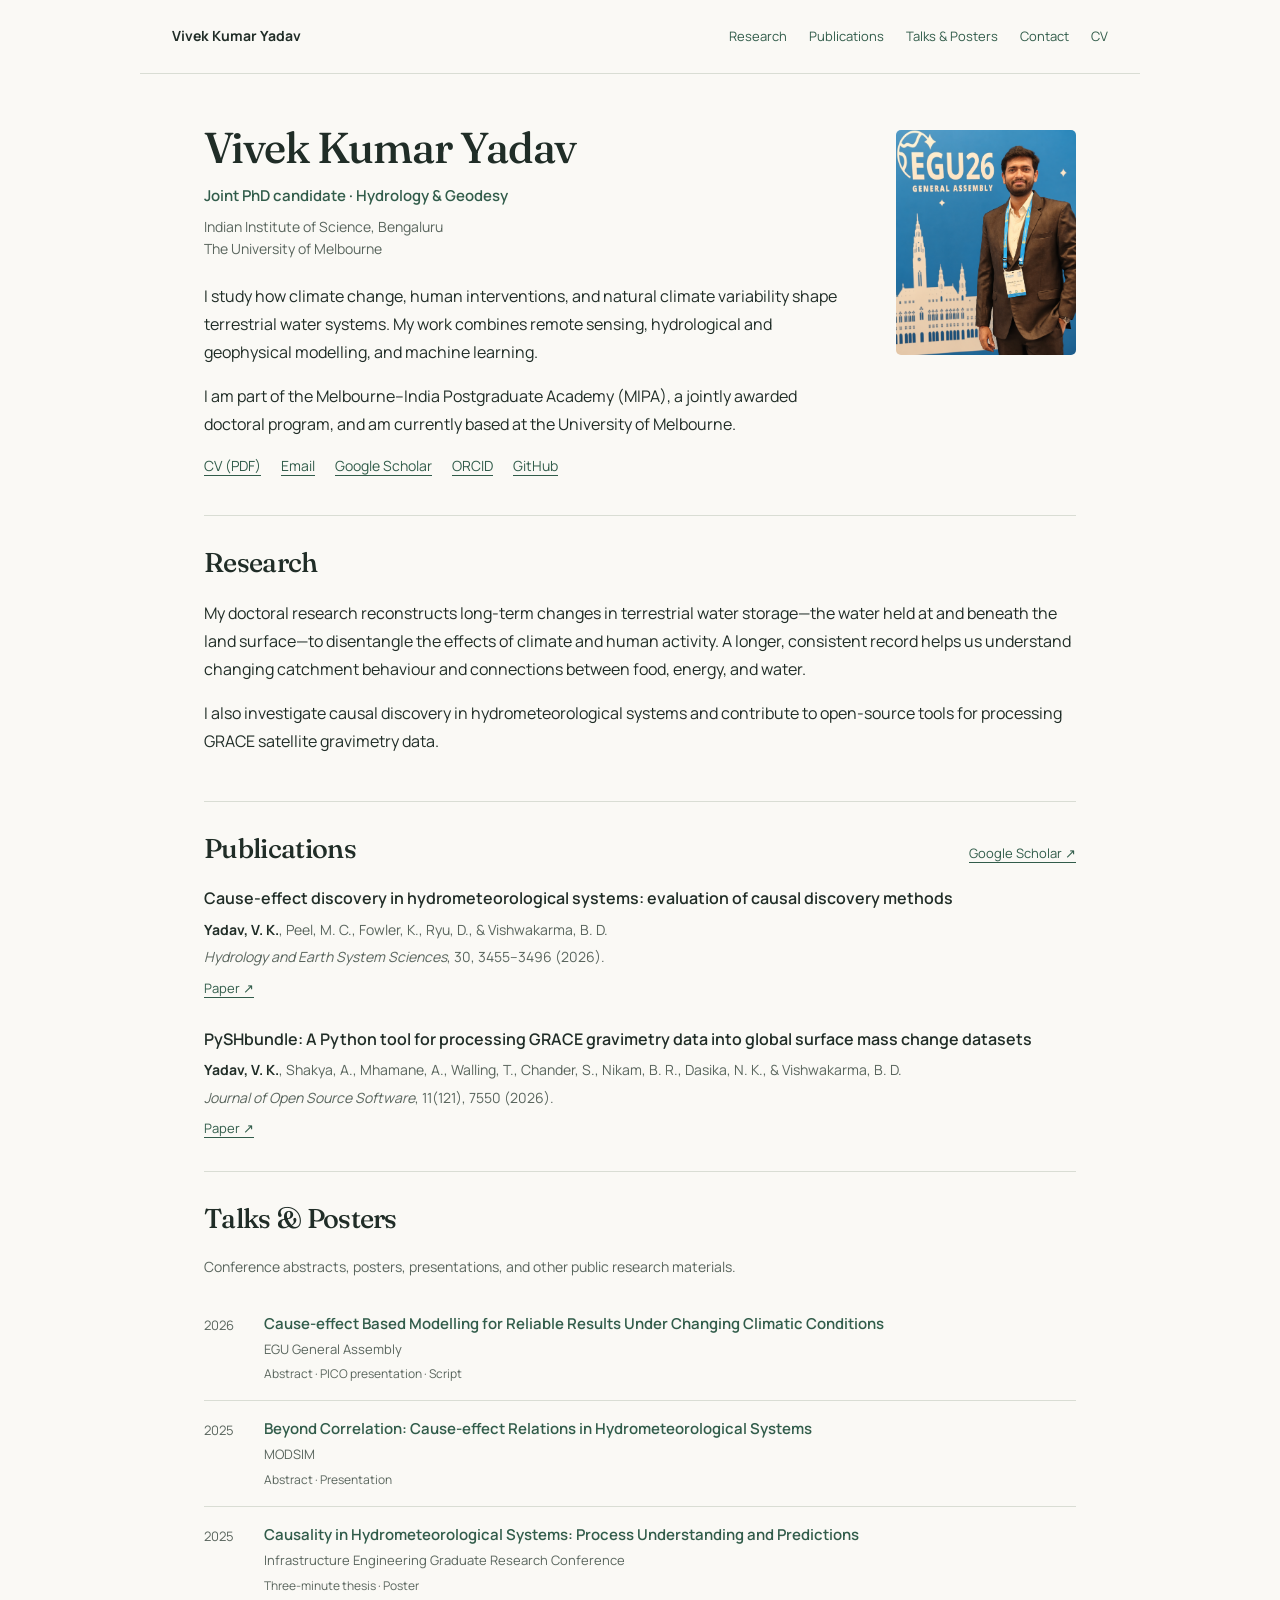
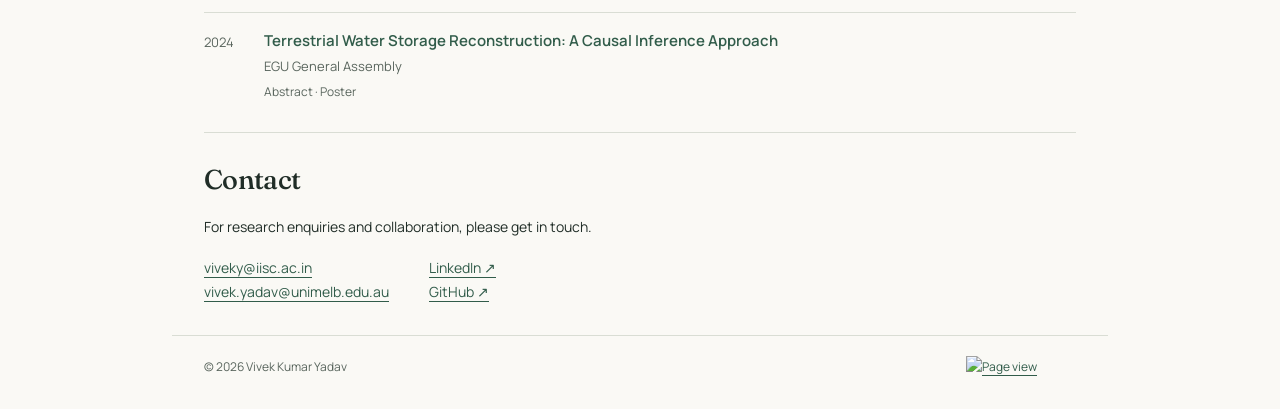
==== index.html @ 2923c1c8 "Redesign academic profile and add current CV and page counter" ====
<!doctype html>
<html lang="en">
  <head>
    <meta charset="utf-8">
    <meta name="viewport" content="width=device-width, initial-scale=1">
    <meta name="description" content="Vivek Kumar Yadav, joint PhD candidate at IISc and the University of Melbourne. Research in hydrology, geodesy, terrestrial water storage and causal discovery.">
    <title>Vivek Kumar Yadav | Research</title>
    <link rel="preconnect" href="https://fonts.googleapis.com">
    <link rel="preconnect" href="https://fonts.gstatic.com" crossorigin>
    <link href="https://fonts.googleapis.com/css2?family=DM+Mono:wght@400;500&family=Fraunces:opsz,wght@9..144,500;9..144,600&family=Manrope:wght@400;500;600;700&display=swap" rel="stylesheet">
    <link rel="stylesheet" href="styles.css">
  </head>
  <body>
    <a class="skip-link" href="#top">Skip to content</a>
    <header class="site-header">
      <a class="wordmark" href="#top">Vivek Kumar Yadav</a>
      <nav aria-label="Primary navigation">
        <a href="#research">Research</a>
        <a href="#publications">Publications</a>
        <a href="#outputs">Talks &amp; Posters</a>
        <a href="#contact">Contact</a>
        <a href="materials/vivek-kumar-yadav-cv.pdf">CV</a>
      </nav>
    </header>

    <main id="top">
      <section class="hero">
        <div class="hero-grid">
          <div class="hero-copy">
            <h1>Vivek Kumar Yadav</h1>
            <p class="position">Joint PhD candidate · Hydrology &amp; Geodesy</p>
            <p class="affiliation">Indian Institute of Science, Bengaluru<br>The University of Melbourne</p>
            <p>I study how climate change, human interventions, and natural climate variability shape terrestrial water systems. My work combines remote sensing, hydrological and geophysical modelling, and machine learning.</p>
            <p>I am part of the Melbourne–India Postgraduate Academy (MIPA), a jointly awarded doctoral program, and am currently based at the University of Melbourne.</p>
            <div class="profile-links" aria-label="Academic profiles and CV">
              <a href="materials/vivek-kumar-yadav-cv.pdf">CV (PDF)</a>
              <a href="mailto:vivek.yadav@unimelb.edu.au">Email</a>
              <a href="https://scholar.google.co.in/citations?user=Y-B0GUoAAAAJ&amp;hl=en&amp;oi=ao">Google Scholar</a>
              <a href="https://orcid.org/0009-0000-7156-4450">ORCID</a>
              <a href="https://github.com/lsmvivek">GitHub</a>
            </div>
          </div>
          <figure class="profile-photo">
            <img src="vivek-egU26-portrait.png" alt="Vivek Kumar Yadav at the EGU26 General Assembly">
          </figure>
        </div>
      </section>

      <section class="statement" id="research">
        <div>
          <h2>Research</h2>
          <p>My doctoral research reconstructs long-term changes in terrestrial water storage—the water held at and beneath the land surface—to disentangle the effects of climate and human activity. A longer, consistent record helps us understand changing catchment behaviour and connections between food, energy, and water.</p>
          <p>I also investigate causal discovery in hydrometeorological systems and contribute to open-source tools for processing GRACE satellite gravimetry data.</p>
        </div>
      </section>

      <section class="works" id="publications">
        <div class="section-heading">
          <h2>Publications</h2>
          <a class="text-link" href="https://scholar.google.co.in/citations?user=Y-B0GUoAAAAJ&hl=en&oi=ao" target="_blank" rel="noreferrer">Google Scholar ↗</a>
        </div>
        <ol class="publication-list">
          <li>
            <h3><a href="https://doi.org/10.5194/hess-30-3455-2026">Cause-effect discovery in hydrometeorological systems: evaluation of causal discovery methods</a></h3>
            <p><strong>Yadav, V. K.</strong>, Peel, M. C., Fowler, K., Ryu, D., &amp; Vishwakarma, B. D.</p>
            <p><em>Hydrology and Earth System Sciences</em>, 30, 3455–3496 (2026).</p>
            <a class="text-link" href="https://doi.org/10.5194/hess-30-3455-2026">Paper ↗</a>
          </li>
          <li>
            <h3><a href="https://doi.org/10.21105/joss.07550">PySHbundle: A Python tool for processing GRACE gravimetry data into global surface mass change datasets</a></h3>
            <p><strong>Yadav, V. K.</strong>, Shakya, A., Mhamane, A., Walling, T., Chander, S., Nikam, B. R., Dasika, N. K., &amp; Vishwakarma, B. D.</p>
            <p><em>Journal of Open Source Software</em>, 11(121), 7550 (2026).</p>
            <a class="text-link" href="https://doi.org/10.21105/joss.07550">Paper ↗</a>
          </li>
        </ol>
      </section>

      <section class="outputs" id="outputs">
        <div class="outputs-head">
          <h2>Talks &amp; Posters</h2>
          <p>Conference abstracts, posters, presentations, and other public research materials.</p>
        </div>
        <div class="output-list">
          <a href="outputs/egu-2026.html"><span>2026</span><strong>Cause-effect Based Modelling for Reliable Results Under Changing Climatic Conditions<small>EGU General Assembly</small></strong><em>Abstract · PICO presentation · Script</em></a>
          <a href="outputs/modsim-2025.html"><span>2025</span><strong>Beyond Correlation: Cause-effect Relations in Hydrometeorological Systems<small>MODSIM</small></strong><em>Abstract · Presentation</em></a>
          <a href="outputs/iegrc-2025.html"><span>2025</span><strong>Causality in Hydrometeorological Systems: Process Understanding and Predictions<small>Infrastructure Engineering Graduate Research Conference</small></strong><em>Three-minute thesis · Poster</em></a>
          <a href="outputs/egu-2024.html"><span>2024</span><strong>Terrestrial Water Storage Reconstruction: A Causal Inference Approach<small>EGU General Assembly</small></strong><em>Abstract · Poster</em></a>
        </div>
      </section>

      <section class="contact" id="contact">
        <div>
          <h2>Contact</h2>
          <p class="contact-intro">For research enquiries and collaboration, please get in touch.</p>
        </div>
        <div class="contact-details">
          <p><a href="mailto:viveky@iisc.ac.in">viveky@iisc.ac.in</a><br><a href="mailto:vivek.yadav@unimelb.edu.au">vivek.yadav@unimelb.edu.au</a></p>
          <p><a href="https://www.linkedin.com/in/lsm-vivek/" target="_blank" rel="noreferrer">LinkedIn ↗</a><br><a href="https://github.com/lsmvivek" target="_blank" rel="noreferrer">GitHub ↗</a></p>
        </div>
      </section>
    </main>

    <footer><span>© 2026 Vivek Kumar Yadav</span>
      <a class="visitor-counter" href="https://hits.sh/lsmvivek.github.io/" title="Page views counted by Hits; not unique visitors"><img src="https://hits.sh/lsmvivek.github.io.svg?label=Page%20views&amp;color=315c4a&amp;labelColor=59655d" alt="Page view counter" width="110" height="20" referrerpolicy="no-referrer"></a>
    </footer>
  </body>
</html>
---- styles.css ----
:root { --ink:#202d27; --paper:#faf9f5; --moss:#315c4a; --line:#d9ddd4; --muted:#59655d; }
* { box-sizing:border-box; }
html { scroll-behavior:smooth; scroll-padding-top:24px; }
body { margin:0; color:var(--ink); background:var(--paper); font:16px/1.75 Manrope,Arial,sans-serif; }
a { color:var(--moss); text-underline-offset:4px; }
a:hover { text-decoration-thickness:2px; }
a:focus-visible { outline:2px solid var(--moss); outline-offset:5px; }
h1,h2,h3,p { margin-top:0; }
h1,h2 { font-family:Fraunces,Georgia,serif; font-weight:500; line-height:1.2; letter-spacing:-.025em; }
h1 { font-size:clamp(2rem,4vw,2.7rem); margin-bottom:10px; }
h2 { font-size:1.7rem; margin-bottom:20px; }
h3 { font-size:1rem; line-height:1.6; font-weight:600; margin-bottom:6px; }
p { margin-bottom:16px; }
.site-header { max-width:1000px; margin:auto; padding:24px 32px; display:flex; align-items:center; justify-content:space-between; gap:20px; border-bottom:1px solid var(--line); }
.wordmark { color:var(--ink); font-size:14px; font-weight:700; text-decoration:none; }
nav { display:flex; flex-wrap:wrap; gap:12px 22px; font-size:13px; }
nav a { text-decoration:none; }
nav a:hover { text-decoration:underline; }
main { max-width:936px; margin:auto; padding:0 32px; }
.hero { padding:48px 0 36px; }
.hero-grid { display:grid; grid-template-columns:minmax(0,1fr) 180px; gap:42px; align-items:start; }
.position { color:var(--moss); font-size:15px; font-weight:600; margin-bottom:6px; }
.affiliation { color:var(--muted); font-size:14px; line-height:1.6; margin-bottom:22px; }
.profile-photo { margin:8px 0 0; }
.profile-photo img { width:100%; aspect-ratio:4/5; object-fit:cover; object-position:58% center; border-radius:5px; display:block; }
.profile-links { display:flex; flex-wrap:wrap; gap:8px 20px; font-size:14px; }
.statement,.works,.outputs,.contact { border-top:1px solid var(--line); padding:30px 0; }
.section-heading { display:flex; align-items:baseline; justify-content:space-between; gap:20px; margin-bottom:22px; }
.section-heading h2 { margin:0; }
.text-link { font-size:13px; }
.publication-list { list-style:none; padding:0; margin:0; }
.publication-list li + li { margin-top:26px; }
.publication-list h3 a { color:var(--ink); text-decoration:none; }
.publication-list h3 a:hover { color:var(--moss); text-decoration:underline; }
.publication-list p { font-size:14px; margin-bottom:3px; color:var(--muted); }
.publication-list strong { color:var(--ink); }
.outputs-head p { color:var(--muted); font-size:14px; }
.output-list a { display:grid; grid-template-columns:44px minmax(0,1fr); gap:4px 16px; padding:16px 0; border-bottom:1px solid var(--line); text-decoration:none; }
.output-list a:last-child { border-bottom:0; padding-bottom:0; }
.output-list a:hover strong { text-decoration:underline; text-underline-offset:4px; }
.output-list span { color:var(--muted); font-size:13px; padding-top:2px; }
.output-list strong { font-size:15px; font-weight:600; line-height:1.6; }
.output-list small { display:block; color:var(--muted); font-size:13px; font-weight:400; margin-top:3px; }
.output-list em { grid-column:2; font-size:12px; color:var(--muted); font-style:normal; }
.contact-intro { font-size:14px; }
.contact-details { display:flex; gap:40px; flex-wrap:wrap; font-size:14px; }
.contact-details p { margin:0; }
footer { max-width:936px; margin:auto; padding:20px 32px 32px; border-top:1px solid var(--line); color:var(--muted); font-size:12px; display:flex; flex-wrap:wrap; align-items:center; justify-content:space-between; gap:16px; }
.visitor-counter { display:inline-flex; }
.visitor-counter img { max-width:100%; }
.skip-link { position:absolute; top:-60px; left:16px; padding:8px; background:var(--paper); }
.skip-link:focus { top:8px; }
.output-page { padding-top:40px; padding-bottom:40px; }
.output-page h1 { font-size:clamp(1.8rem,4vw,2.7rem); margin:16px 0; }
.back-link { font-size:14px; }
.eyebrow { font-size:12px; color:var(--muted); margin:24px 0 8px; }
.event-meta { font-size:14px; color:var(--muted); }
.output-summary { margin:28px 0; }
.materials,.script { border-top:1px solid var(--line); }
.material { display:grid; grid-template-columns:1fr auto; gap:20px; align-items:center; padding:20px 0; border-bottom:1px solid var(--line); }
.material h2 { font-size:1.2rem; margin:0 0 6px; }
.material p,.script p { font-size:14px; color:var(--muted); margin-bottom:0; }
.material-link { font-size:13px; }
.script { margin-top:30px; padding-top:24px; }
.script pre { padding:20px; background:#eeeee7; white-space:pre-wrap; overflow-wrap:anywhere; font:13px/1.7 monospace; }
@media(max-width:640px) {
 .site-header { display:block; padding:20px 24px; }
 nav { margin-top:12px; gap:8px 16px; }
 main { padding:0 24px; }
 .hero { padding-top:30px; }
 .hero-grid { grid-template-columns:1fr; gap:24px; }
 .profile-photo { grid-row:1; width:112px; margin:0; }
 .section-heading { gap:12px; }
 h2 { font-size:1.5rem; }
 .contact-details { gap:16px; }
 footer { margin:0 24px; padding:20px 0; }
 .output-page { padding-top:28px; padding-bottom:28px; }
 .material { grid-template-columns:1fr; gap:8px; }
}
@media(prefers-reduced-motion:reduce) { html { scroll-behavior:auto; } }
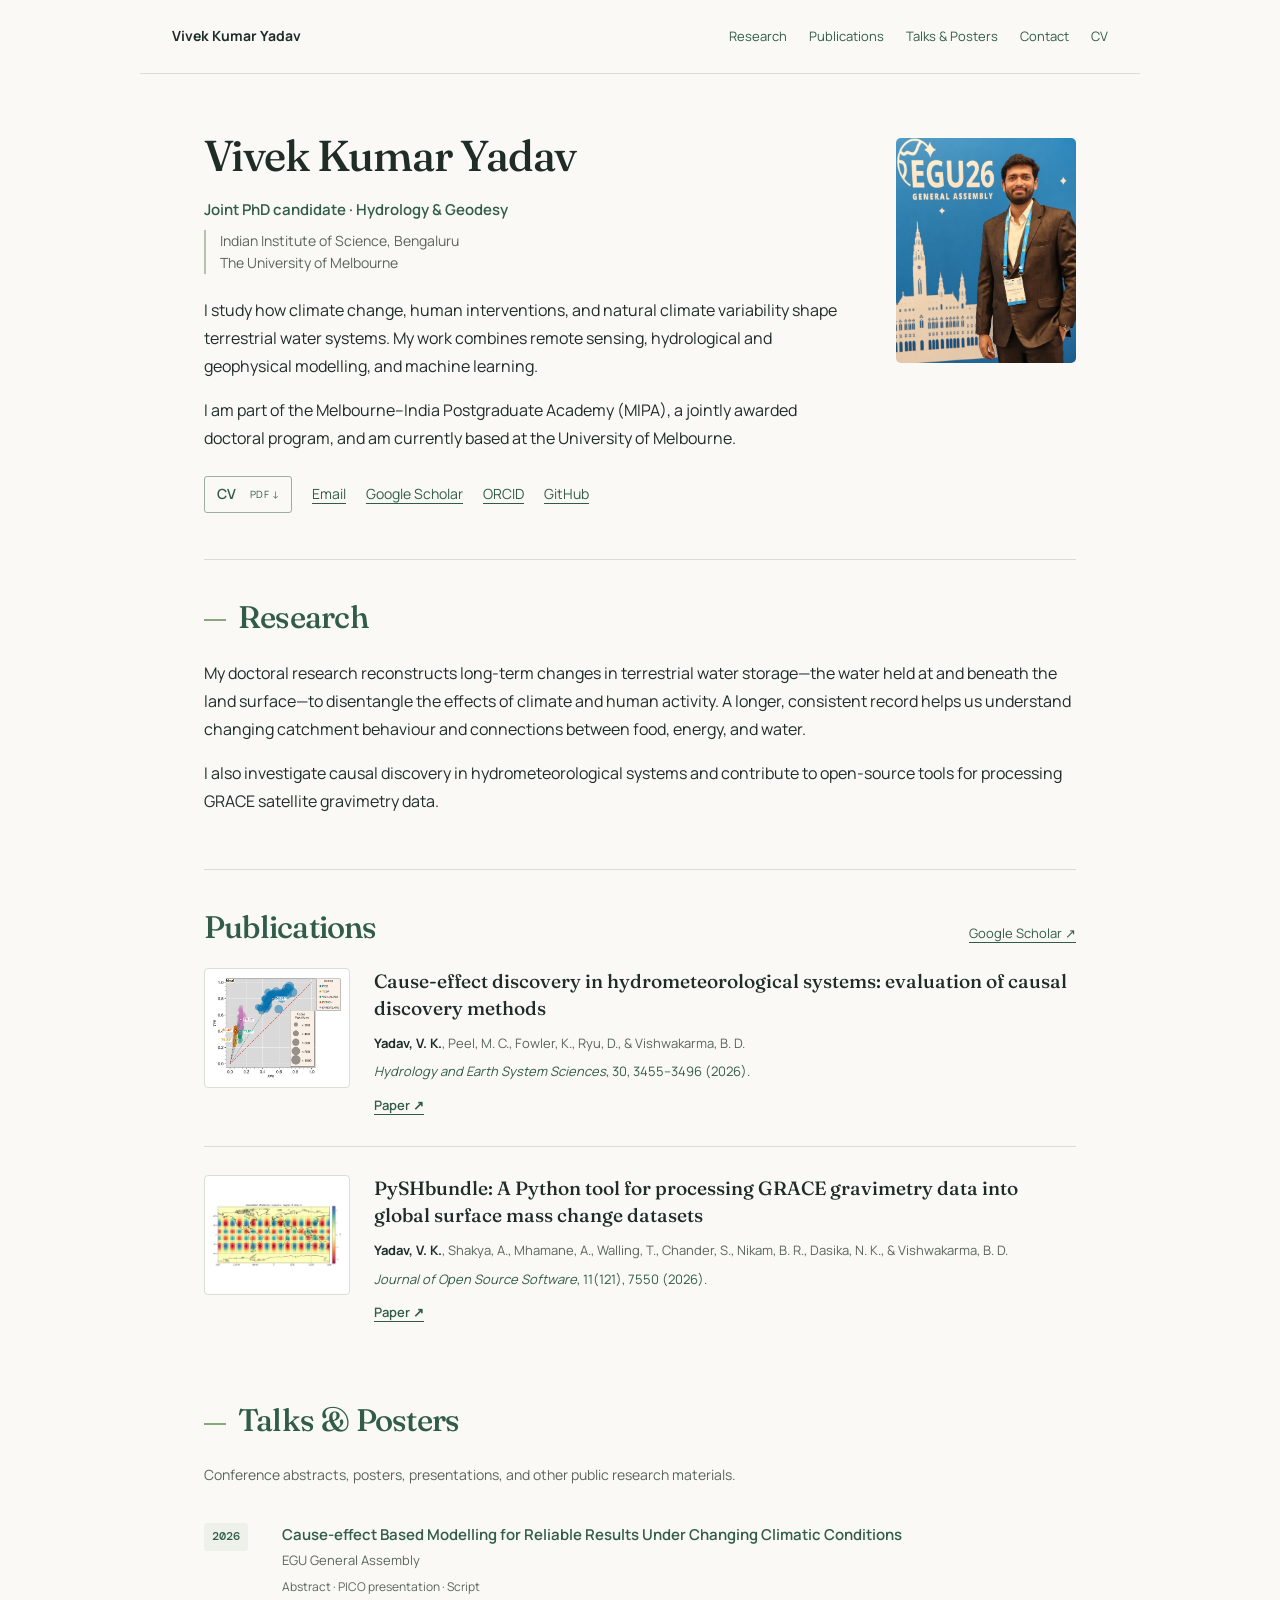
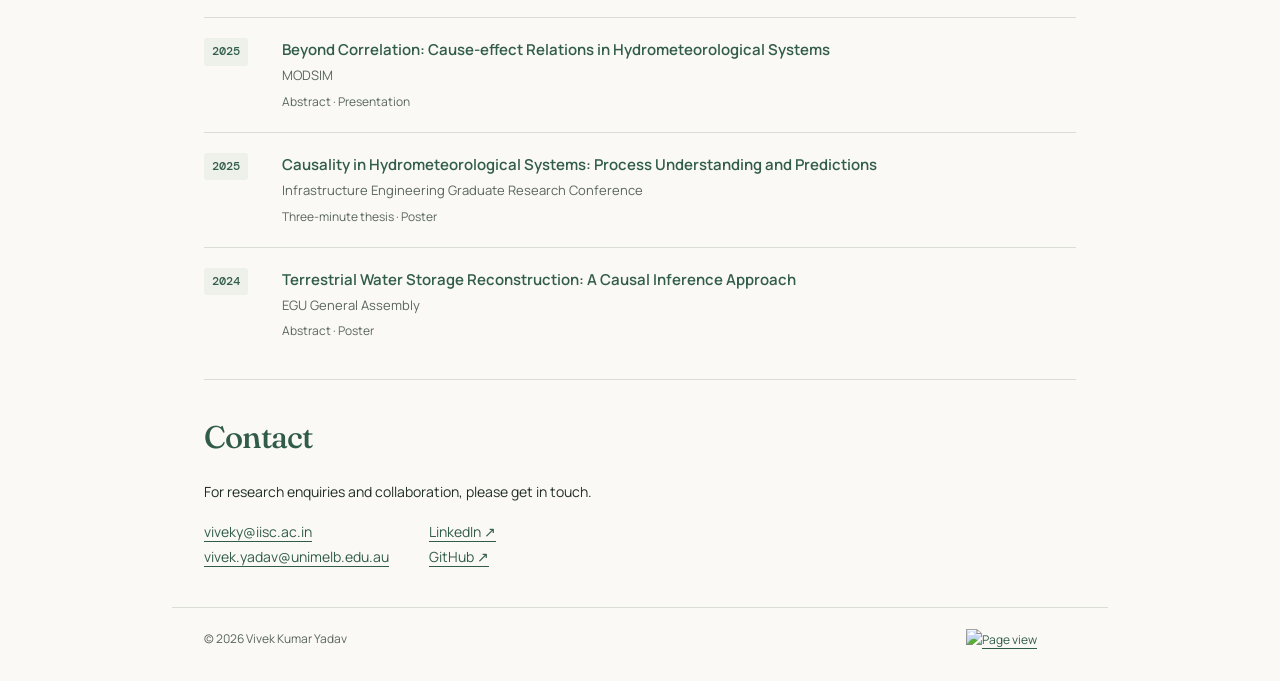
==== commit 4860a902: "Refine academic typography, publication thumbnails and visual accents" ====
--- a/index.html
+++ b/index.html
@@ -8,7 +8,7 @@
     <link rel="preconnect" href="https://fonts.googleapis.com">
     <link rel="preconnect" href="https://fonts.gstatic.com" crossorigin>
     <link href="https://fonts.googleapis.com/css2?family=DM+Mono:wght@400;500&family=Fraunces:opsz,wght@9..144,500;9..144,600&family=Manrope:wght@400;500;600;700&display=swap" rel="stylesheet">
-    <link rel="stylesheet" href="styles.css">
+    <link rel="stylesheet" href="styles.css?v=20260920b">
   </head>
   <body>
     <a class="skip-link" href="#top">Skip to content</a>
@@ -33,7 +33,7 @@
             <p>I study how climate change, human interventions, and natural climate variability shape terrestrial water systems. My work combines remote sensing, hydrological and geophysical modelling, and machine learning.</p>
             <p>I am part of the Melbourne–India Postgraduate Academy (MIPA), a jointly awarded doctoral program, and am currently based at the University of Melbourne.</p>
             <div class="profile-links" aria-label="Academic profiles and CV">
-              <a href="materials/vivek-kumar-yadav-cv.pdf">CV (PDF)</a>
+              <a class="cv-link" href="materials/vivek-kumar-yadav-cv.pdf">CV <span>PDF ↓</span></a>
               <a href="mailto:vivek.yadav@unimelb.edu.au">Email</a>
               <a href="https://scholar.google.co.in/citations?user=Y-B0GUoAAAAJ&amp;hl=en&amp;oi=ao">Google Scholar</a>
               <a href="https://orcid.org/0009-0000-7156-4450">ORCID</a>
@@ -60,17 +60,23 @@
           <a class="text-link" href="https://scholar.google.co.in/citations?user=Y-B0GUoAAAAJ&hl=en&oi=ao" target="_blank" rel="noreferrer">Google Scholar ↗</a>
         </div>
         <ol class="publication-list">
-          <li>
+          <li class="publication">
+            <div class="publication-figure"><img src="hess-causal-discovery.png" alt="Comparison of causal discovery methods" loading="lazy"></div>
+            <div class="publication-copy">
             <h3><a href="https://doi.org/10.5194/hess-30-3455-2026">Cause-effect discovery in hydrometeorological systems: evaluation of causal discovery methods</a></h3>
             <p><strong>Yadav, V. K.</strong>, Peel, M. C., Fowler, K., Ryu, D., &amp; Vishwakarma, B. D.</p>
             <p><em>Hydrology and Earth System Sciences</em>, 30, 3455–3496 (2026).</p>
             <a class="text-link" href="https://doi.org/10.5194/hess-30-3455-2026">Paper ↗</a>
+            </div>
           </li>
-          <li>
+          <li class="publication">
+            <div class="publication-figure"><img src="pyshbundle-spherical-harmonics.png" alt="Spherical harmonic visualisation from PySHbundle" loading="lazy"></div>
+            <div class="publication-copy">
             <h3><a href="https://doi.org/10.21105/joss.07550">PySHbundle: A Python tool for processing GRACE gravimetry data into global surface mass change datasets</a></h3>
             <p><strong>Yadav, V. K.</strong>, Shakya, A., Mhamane, A., Walling, T., Chander, S., Nikam, B. R., Dasika, N. K., &amp; Vishwakarma, B. D.</p>
             <p><em>Journal of Open Source Software</em>, 11(121), 7550 (2026).</p>
             <a class="text-link" href="https://doi.org/10.21105/joss.07550">Paper ↗</a>
+            </div>
           </li>
         </ol>
       </section>
--- a/styles.css
+++ b/styles.css
@@ -1,14 +1,14 @@
-:root { --ink:#202d27; --paper:#faf9f5; --moss:#315c4a; --line:#d9ddd4; --muted:#59655d; }
+:root { --ink:#202d27; --paper:#faf9f5; --moss:#315c4a; --line:#d9ddd4; --muted:#59655d; --tint:#edf1e9; }
 * { box-sizing:border-box; }
 html { scroll-behavior:smooth; scroll-padding-top:24px; }
 body { margin:0; color:var(--ink); background:var(--paper); font:16px/1.75 Manrope,Arial,sans-serif; }
-a { color:var(--moss); text-underline-offset:4px; }
+a { color:var(--moss); text-underline-offset:4px; transition:color .16s ease, background-color .16s ease, border-color .16s ease; }
 a:hover { text-decoration-thickness:2px; }
 a:focus-visible { outline:2px solid var(--moss); outline-offset:5px; }
 h1,h2,h3,p { margin-top:0; }
 h1,h2 { font-family:Fraunces,Georgia,serif; font-weight:500; line-height:1.2; letter-spacing:-.025em; }
 h1 { font-size:clamp(2rem,4vw,2.7rem); margin-bottom:10px; }
-h2 { font-size:1.7rem; margin-bottom:20px; }
+h2 { font-size:1.95rem; margin-bottom:24px; color:var(--moss); }
 h3 { font-size:1rem; line-height:1.6; font-weight:600; margin-bottom:6px; }
 p { margin-bottom:16px; }
 .site-header { max-width:1000px; margin:auto; padding:24px 32px; display:flex; align-items:center; justify-content:space-between; gap:20px; border-bottom:1px solid var(--line); }
@@ -17,28 +17,43 @@
 nav a { text-decoration:none; }
 nav a:hover { text-decoration:underline; }
 main { max-width:936px; margin:auto; padding:0 32px; }
-.hero { padding:48px 0 36px; }
+.hero { padding:56px 0 46px; }
+.hero h1 { margin-bottom:16px; }
 .hero-grid { display:grid; grid-template-columns:minmax(0,1fr) 180px; gap:42px; align-items:start; }
 .position { color:var(--moss); font-size:15px; font-weight:600; margin-bottom:6px; }
-.affiliation { color:var(--muted); font-size:14px; line-height:1.6; margin-bottom:22px; }
+.affiliation { border-left:2px solid #b3c3ad; padding-left:14px; color:var(--muted); font-size:14px; line-height:1.6; margin-bottom:22px; }
 .profile-photo { margin:8px 0 0; }
 .profile-photo img { width:100%; aspect-ratio:4/5; object-fit:cover; object-position:58% center; border-radius:5px; display:block; }
-.profile-links { display:flex; flex-wrap:wrap; gap:8px 20px; font-size:14px; }
-.statement,.works,.outputs,.contact { border-top:1px solid var(--line); padding:30px 0; }
+.profile-links { align-items:center; margin-top:24px; display:flex; flex-wrap:wrap; gap:8px 20px; font-size:14px; }
+.statement,.works,.outputs,.contact { padding:38px 0; }
+.statement { border-top:1px solid var(--line); }
+.works,.contact { border-top:1px solid var(--line); }
+.statement h2::before,.outputs h2::before { content:""; display:inline-block; width:22px; height:2px; background:#8ca581; vertical-align:middle; margin-right:12px; }
+.cv-link { display:inline-flex; align-items:center; gap:14px; border:1px solid #9caf9c; border-radius:3px; padding:5px 12px; text-decoration:none; font-weight:600; }
+.cv-link span { font-size:10px; letter-spacing:.04em; font-weight:400; }
+.cv-link:hover { background:var(--moss); color:var(--paper); border-color:var(--moss); }
 .section-heading { display:flex; align-items:baseline; justify-content:space-between; gap:20px; margin-bottom:22px; }
 .section-heading h2 { margin:0; }
 .text-link { font-size:13px; }
 .publication-list { list-style:none; padding:0; margin:0; }
-.publication-list li + li { margin-top:26px; }
+.publication-list li + li { margin-top:28px; padding-top:28px; border-top:1px solid var(--line); }
+.publication { display:grid; grid-template-columns:146px minmax(0,1fr); gap:24px; align-items:start; }
+.publication-figure { padding:7px; background:#fff; border:1px solid var(--line); border-radius:4px; }
+.publication-figure img { display:block; width:100%; height:104px; object-fit:contain; }
+.publication-list h3 { font-family:Fraunces,Georgia,serif; font-size:1.2rem; font-weight:500; line-height:1.4; margin-bottom:10px; }
+.publication-copy { min-width:0; }
+.publication-copy > .text-link { display:inline-block; margin-top:8px; font-weight:600; }
 .publication-list h3 a { color:var(--ink); text-decoration:none; }
 .publication-list h3 a:hover { color:var(--moss); text-decoration:underline; }
-.publication-list p { font-size:14px; margin-bottom:3px; color:var(--muted); }
+.publication-list p { font-size:13px; margin-bottom:3px; color:var(--muted); }
 .publication-list strong { color:var(--ink); }
+.publication-list p:has(em) { color:var(--moss); margin-top:6px; }
 .outputs-head p { color:var(--muted); font-size:14px; }
-.output-list a { display:grid; grid-template-columns:44px minmax(0,1fr); gap:4px 16px; padding:16px 0; border-bottom:1px solid var(--line); text-decoration:none; }
+.output-list a { display:grid; grid-template-columns:58px minmax(0,1fr); gap:5px 20px; padding:20px 0; border-bottom:1px solid var(--line); text-decoration:none; }
 .output-list a:last-child { border-bottom:0; padding-bottom:0; }
+.output-list a:hover { background:#f2f4ee; }
 .output-list a:hover strong { text-decoration:underline; text-underline-offset:4px; }
-.output-list span { color:var(--muted); font-size:13px; padding-top:2px; }
+.output-list span { color:var(--moss); font:500 12px/1.8 "DM Mono",monospace; background:var(--tint); border-radius:3px; padding:3px 8px; align-self:start; justify-self:start; }
 .output-list strong { font-size:15px; font-weight:600; line-height:1.6; }
 .output-list small { display:block; color:var(--muted); font-size:13px; font-weight:400; margin-top:3px; }
 .output-list em { grid-column:2; font-size:12px; color:var(--muted); font-style:normal; }
@@ -71,10 +86,14 @@
  .hero-grid { grid-template-columns:1fr; gap:24px; }
  .profile-photo { grid-row:1; width:112px; margin:0; }
  .section-heading { gap:12px; }
- h2 { font-size:1.5rem; }
+ h2 { font-size:1.7rem; }
+ .statement,.works,.outputs,.contact { padding:30px 0; }
+ .publication { grid-template-columns:1fr; gap:16px; }
+ .publication-figure { width:146px; }
+ .output-list a { grid-template-columns:48px minmax(0,1fr); gap:5px 12px; }
  .contact-details { gap:16px; }
  footer { margin:0 24px; padding:20px 0; }
  .output-page { padding-top:28px; padding-bottom:28px; }
  .material { grid-template-columns:1fr; gap:8px; }
 }
-@media(prefers-reduced-motion:reduce) { html { scroll-behavior:auto; } }
+@media(prefers-reduced-motion:reduce) { html { scroll-behavior:auto; } a { transition:none; } }
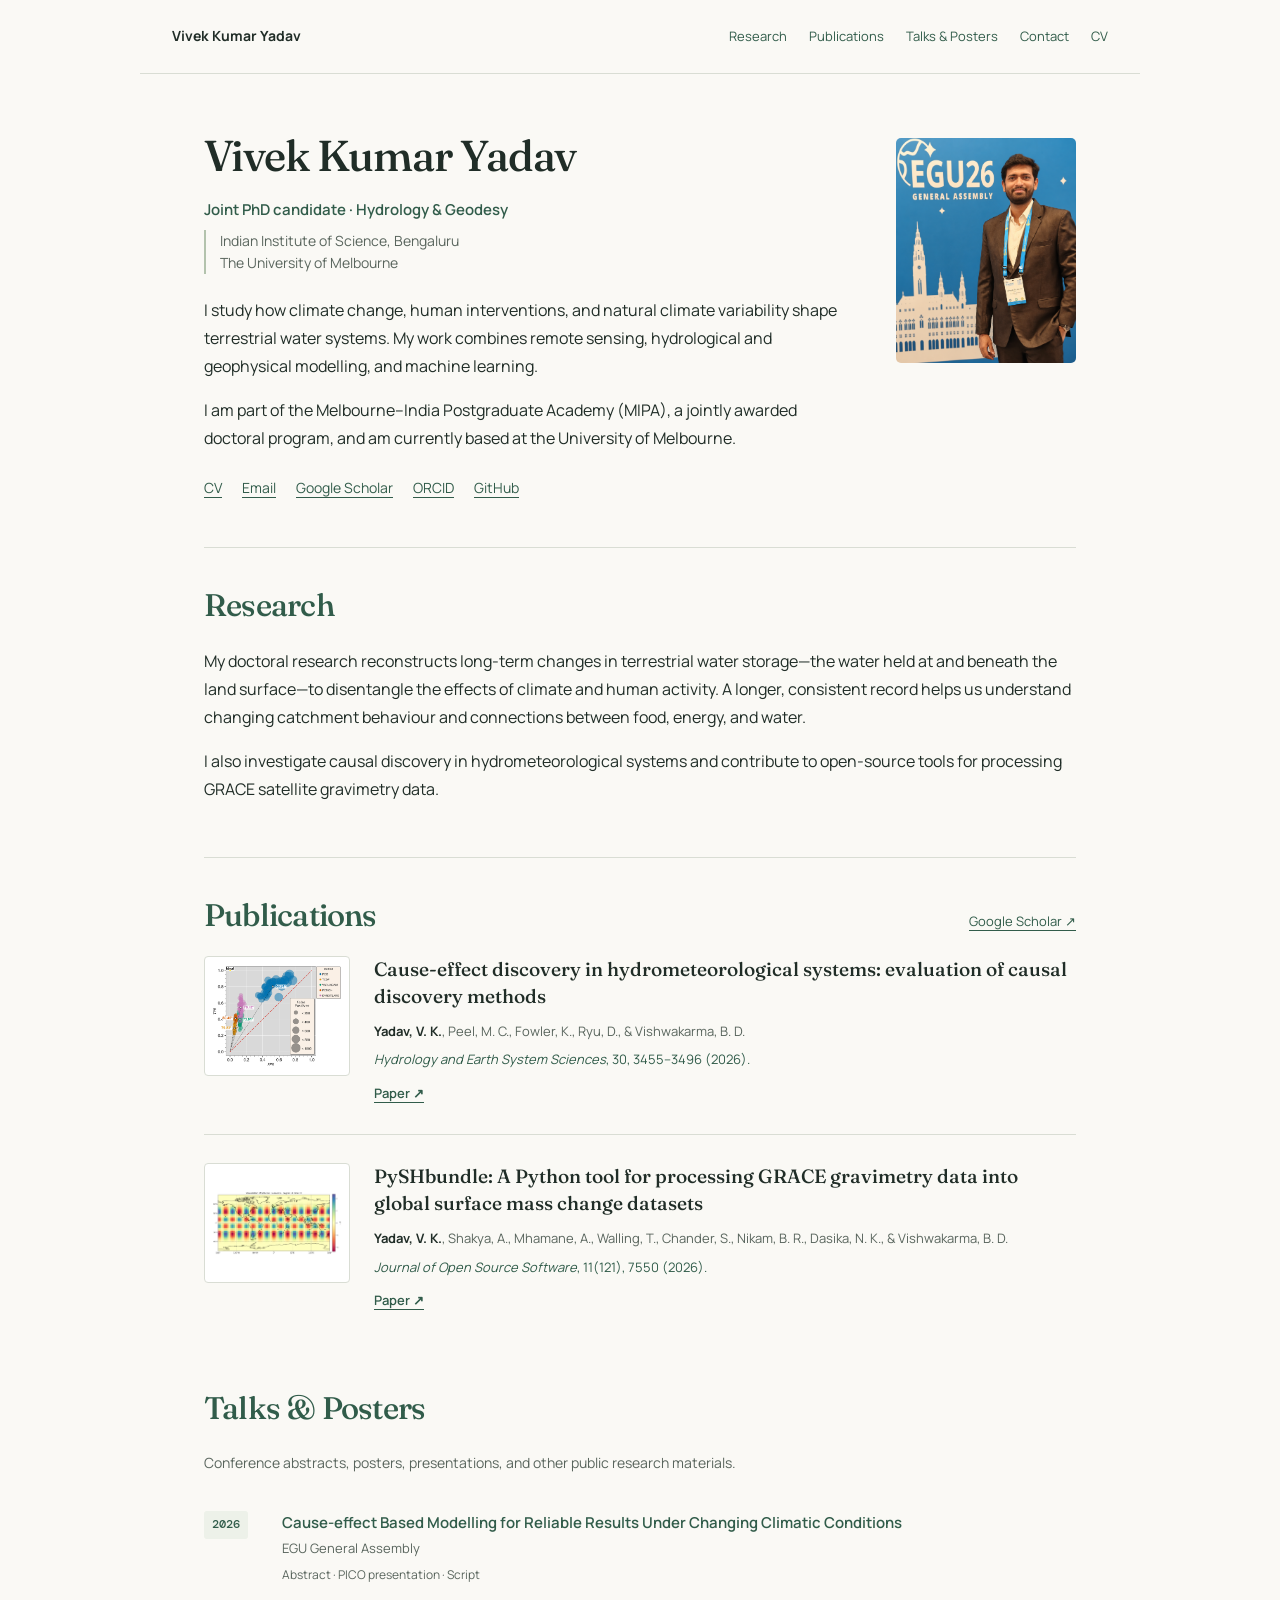
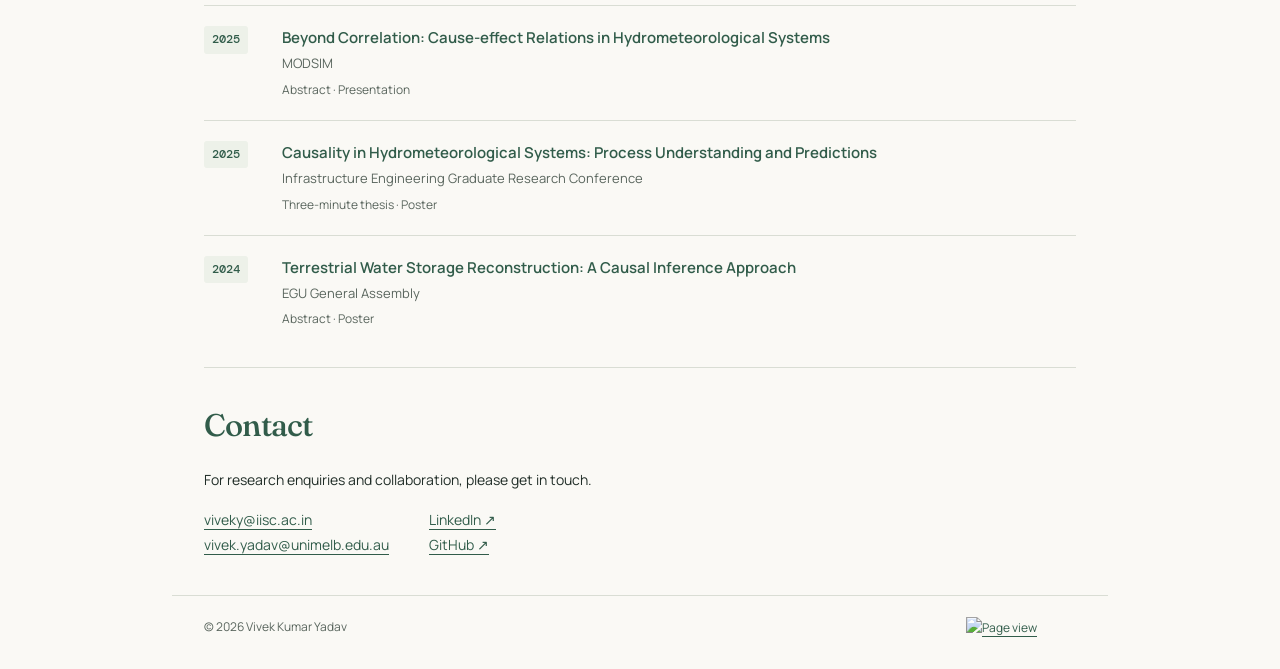
==== commit ec9c4c7c: "Keep navigation visible and simplify CV and section headings" ====
--- a/index.html
+++ b/index.html
@@ -8,7 +8,7 @@
     <link rel="preconnect" href="https://fonts.googleapis.com">
     <link rel="preconnect" href="https://fonts.gstatic.com" crossorigin>
     <link href="https://fonts.googleapis.com/css2?family=DM+Mono:wght@400;500&family=Fraunces:opsz,wght@9..144,500;9..144,600&family=Manrope:wght@400;500;600;700&display=swap" rel="stylesheet">
-    <link rel="stylesheet" href="styles.css?v=20260920b">
+    <link rel="stylesheet" href="styles.css?v=20260920c">
   </head>
   <body>
     <a class="skip-link" href="#top">Skip to content</a>
@@ -33,7 +33,7 @@
             <p>I study how climate change, human interventions, and natural climate variability shape terrestrial water systems. My work combines remote sensing, hydrological and geophysical modelling, and machine learning.</p>
             <p>I am part of the Melbourne–India Postgraduate Academy (MIPA), a jointly awarded doctoral program, and am currently based at the University of Melbourne.</p>
             <div class="profile-links" aria-label="Academic profiles and CV">
-              <a class="cv-link" href="materials/vivek-kumar-yadav-cv.pdf">CV <span>PDF ↓</span></a>
+              <a href="materials/vivek-kumar-yadav-cv.pdf">CV</a>
               <a href="mailto:vivek.yadav@unimelb.edu.au">Email</a>
               <a href="https://scholar.google.co.in/citations?user=Y-B0GUoAAAAJ&amp;hl=en&amp;oi=ao">Google Scholar</a>
               <a href="https://orcid.org/0009-0000-7156-4450">ORCID</a>
--- a/styles.css
+++ b/styles.css
@@ -1,6 +1,6 @@
 :root { --ink:#202d27; --paper:#faf9f5; --moss:#315c4a; --line:#d9ddd4; --muted:#59655d; --tint:#edf1e9; }
 * { box-sizing:border-box; }
-html { scroll-behavior:smooth; scroll-padding-top:24px; }
+html { scroll-behavior:smooth; scroll-padding-top:104px; }
 body { margin:0; color:var(--ink); background:var(--paper); font:16px/1.75 Manrope,Arial,sans-serif; }
 a { color:var(--moss); text-underline-offset:4px; transition:color .16s ease, background-color .16s ease, border-color .16s ease; }
 a:hover { text-decoration-thickness:2px; }
@@ -11,7 +11,7 @@
 h2 { font-size:1.95rem; margin-bottom:24px; color:var(--moss); }
 h3 { font-size:1rem; line-height:1.6; font-weight:600; margin-bottom:6px; }
 p { margin-bottom:16px; }
-.site-header { max-width:1000px; margin:auto; padding:24px 32px; display:flex; align-items:center; justify-content:space-between; gap:20px; border-bottom:1px solid var(--line); }
+.site-header { position:sticky; top:0; z-index:20; background:var(--paper); max-width:1000px; margin:auto; padding:24px 32px; display:flex; align-items:center; justify-content:space-between; gap:20px; border-bottom:1px solid var(--line); }
 .wordmark { color:var(--ink); font-size:14px; font-weight:700; text-decoration:none; }
 nav { display:flex; flex-wrap:wrap; gap:12px 22px; font-size:13px; }
 nav a { text-decoration:none; }
@@ -28,10 +28,6 @@
 .statement,.works,.outputs,.contact { padding:38px 0; }
 .statement { border-top:1px solid var(--line); }
 .works,.contact { border-top:1px solid var(--line); }
-.statement h2::before,.outputs h2::before { content:""; display:inline-block; width:22px; height:2px; background:#8ca581; vertical-align:middle; margin-right:12px; }
-.cv-link { display:inline-flex; align-items:center; gap:14px; border:1px solid #9caf9c; border-radius:3px; padding:5px 12px; text-decoration:none; font-weight:600; }
-.cv-link span { font-size:10px; letter-spacing:.04em; font-weight:400; }
-.cv-link:hover { background:var(--moss); color:var(--paper); border-color:var(--moss); }
 .section-heading { display:flex; align-items:baseline; justify-content:space-between; gap:20px; margin-bottom:22px; }
 .section-heading h2 { margin:0; }
 .text-link { font-size:13px; }
@@ -79,6 +75,7 @@
 .script { margin-top:30px; padding-top:24px; }
 .script pre { padding:20px; background:#eeeee7; white-space:pre-wrap; overflow-wrap:anywhere; font:13px/1.7 monospace; }
 @media(max-width:640px) {
+ html { scroll-padding-top:158px; }
  .site-header { display:block; padding:20px 24px; }
  nav { margin-top:12px; gap:8px 16px; }
  main { padding:0 24px; }
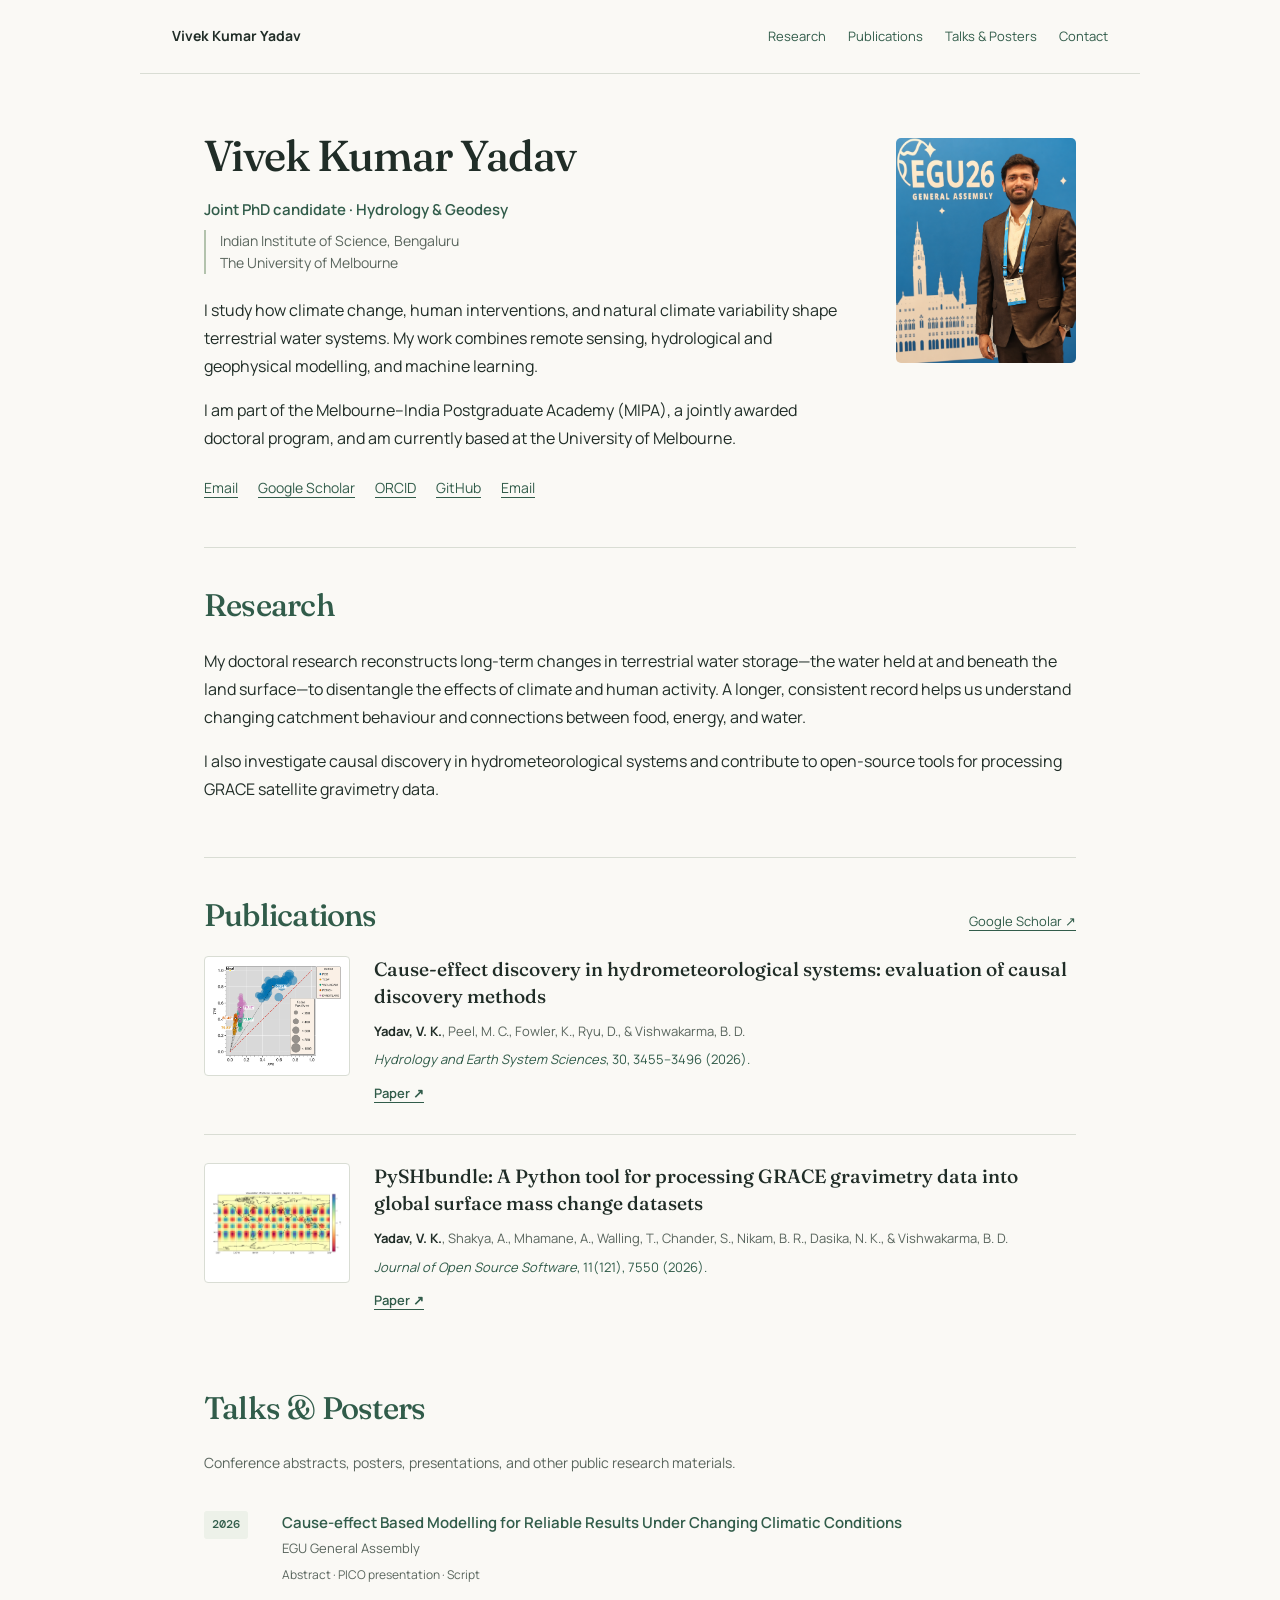
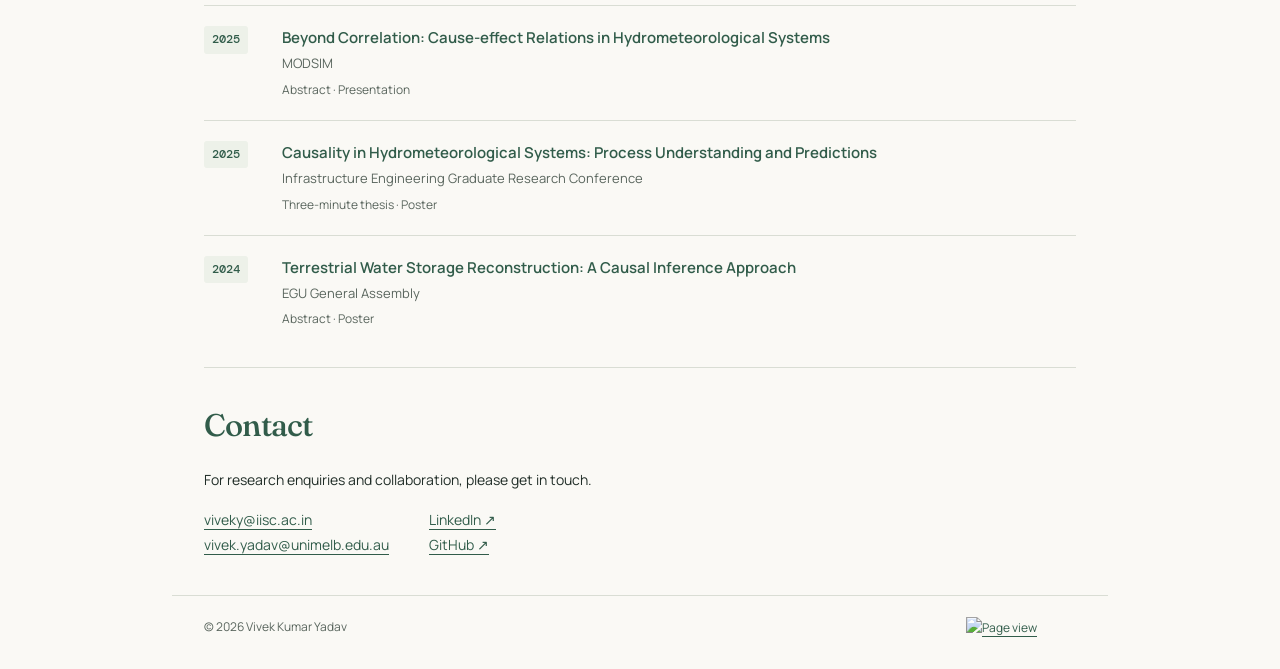
==== commit 7a29a8e0: "Simplify navigation and reorder profile contact links" ====
--- a/index.html
+++ b/index.html
@@ -19,7 +19,6 @@
         <a href="#publications">Publications</a>
         <a href="#outputs">Talks &amp; Posters</a>
         <a href="#contact">Contact</a>
-        <a href="materials/vivek-kumar-yadav-cv.pdf">CV</a>
       </nav>
     </header>
 
@@ -32,12 +31,12 @@
             <p class="affiliation">Indian Institute of Science, Bengaluru<br>The University of Melbourne</p>
             <p>I study how climate change, human interventions, and natural climate variability shape terrestrial water systems. My work combines remote sensing, hydrological and geophysical modelling, and machine learning.</p>
             <p>I am part of the Melbourne–India Postgraduate Academy (MIPA), a jointly awarded doctoral program, and am currently based at the University of Melbourne.</p>
-            <div class="profile-links" aria-label="Academic profiles and CV">
-              <a href="materials/vivek-kumar-yadav-cv.pdf">CV</a>
+            <div class="profile-links" aria-label="Academic profiles and contact">
               <a href="mailto:vivek.yadav@unimelb.edu.au">Email</a>
               <a href="https://scholar.google.co.in/citations?user=Y-B0GUoAAAAJ&amp;hl=en&amp;oi=ao">Google Scholar</a>
               <a href="https://orcid.org/0009-0000-7156-4450">ORCID</a>
               <a href="https://github.com/lsmvivek">GitHub</a>
+              <a href="mailto:viveky@iisc.ac.in">Email</a>
             </div>
           </div>
           <figure class="profile-photo">
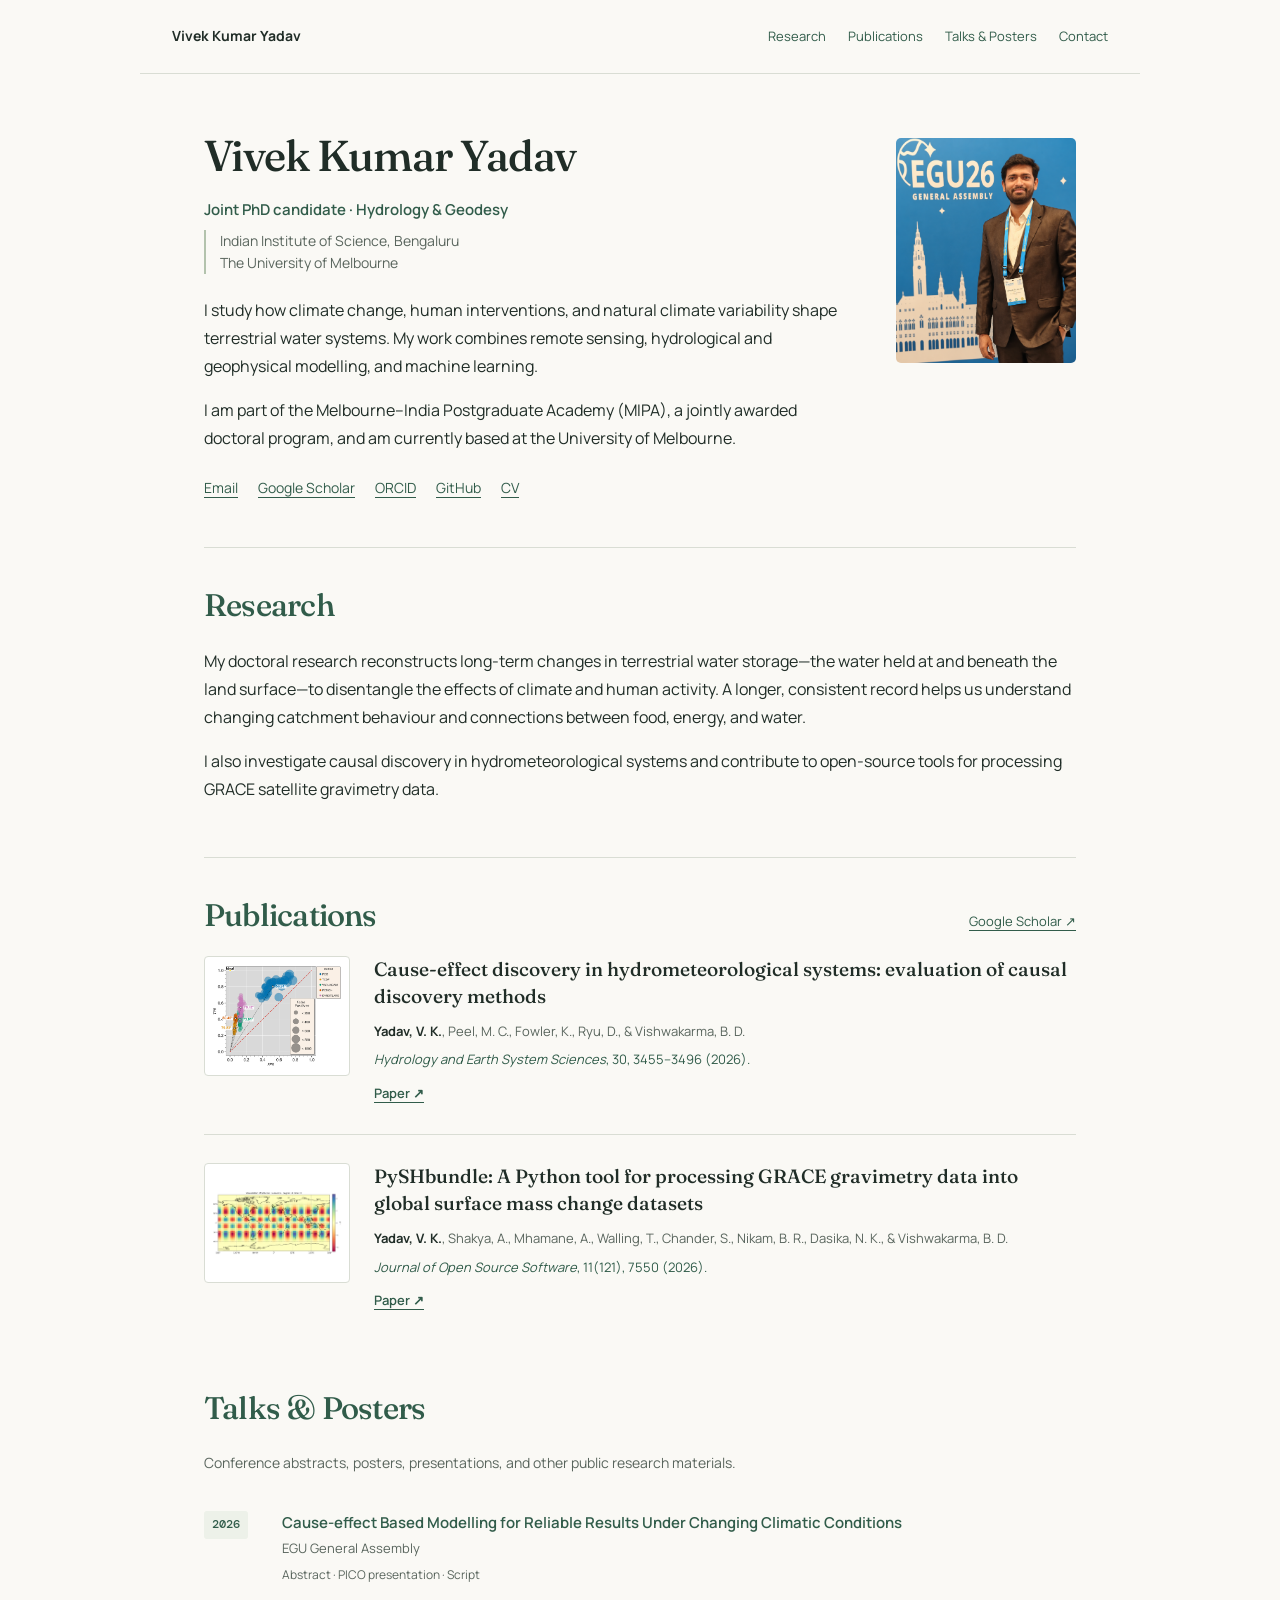
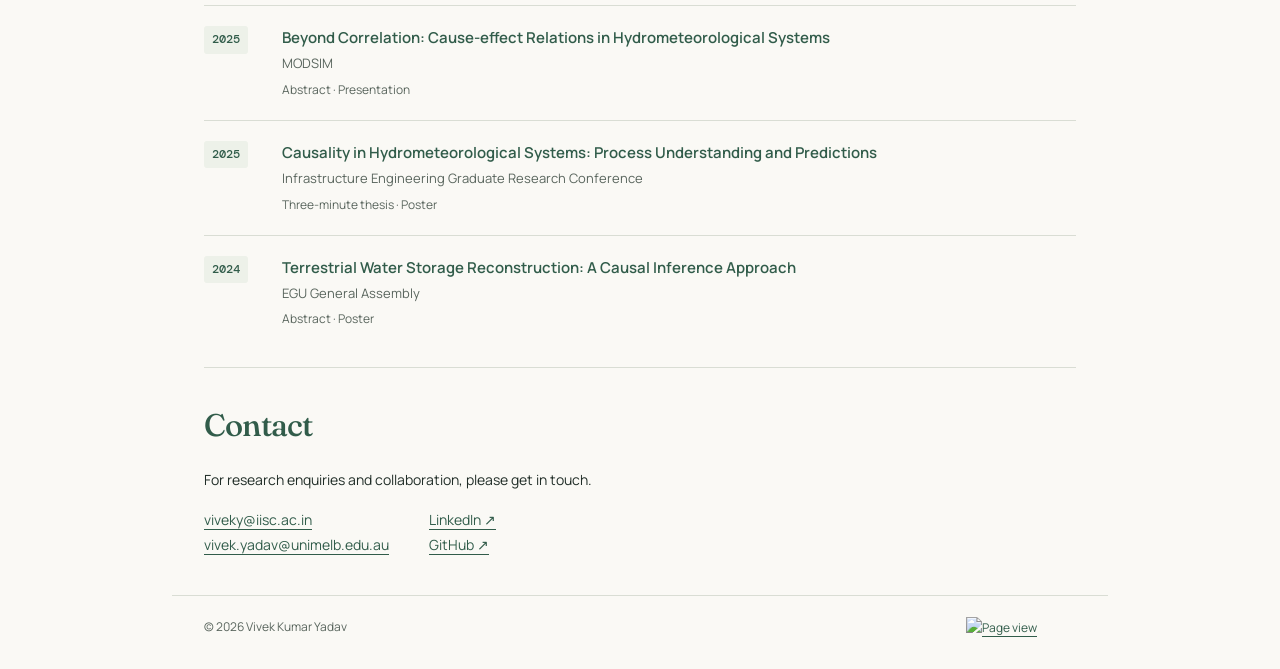
==== commit 695fc0ed: "Restore CV as final profile link" ====
--- a/index.html
+++ b/index.html
@@ -36,7 +36,7 @@
               <a href="https://scholar.google.co.in/citations?user=Y-B0GUoAAAAJ&amp;hl=en&amp;oi=ao">Google Scholar</a>
               <a href="https://orcid.org/0009-0000-7156-4450">ORCID</a>
               <a href="https://github.com/lsmvivek">GitHub</a>
-              <a href="mailto:viveky@iisc.ac.in">Email</a>
+              <a href="materials/vivek-kumar-yadav-cv.pdf">CV</a>
             </div>
           </div>
           <figure class="profile-photo">
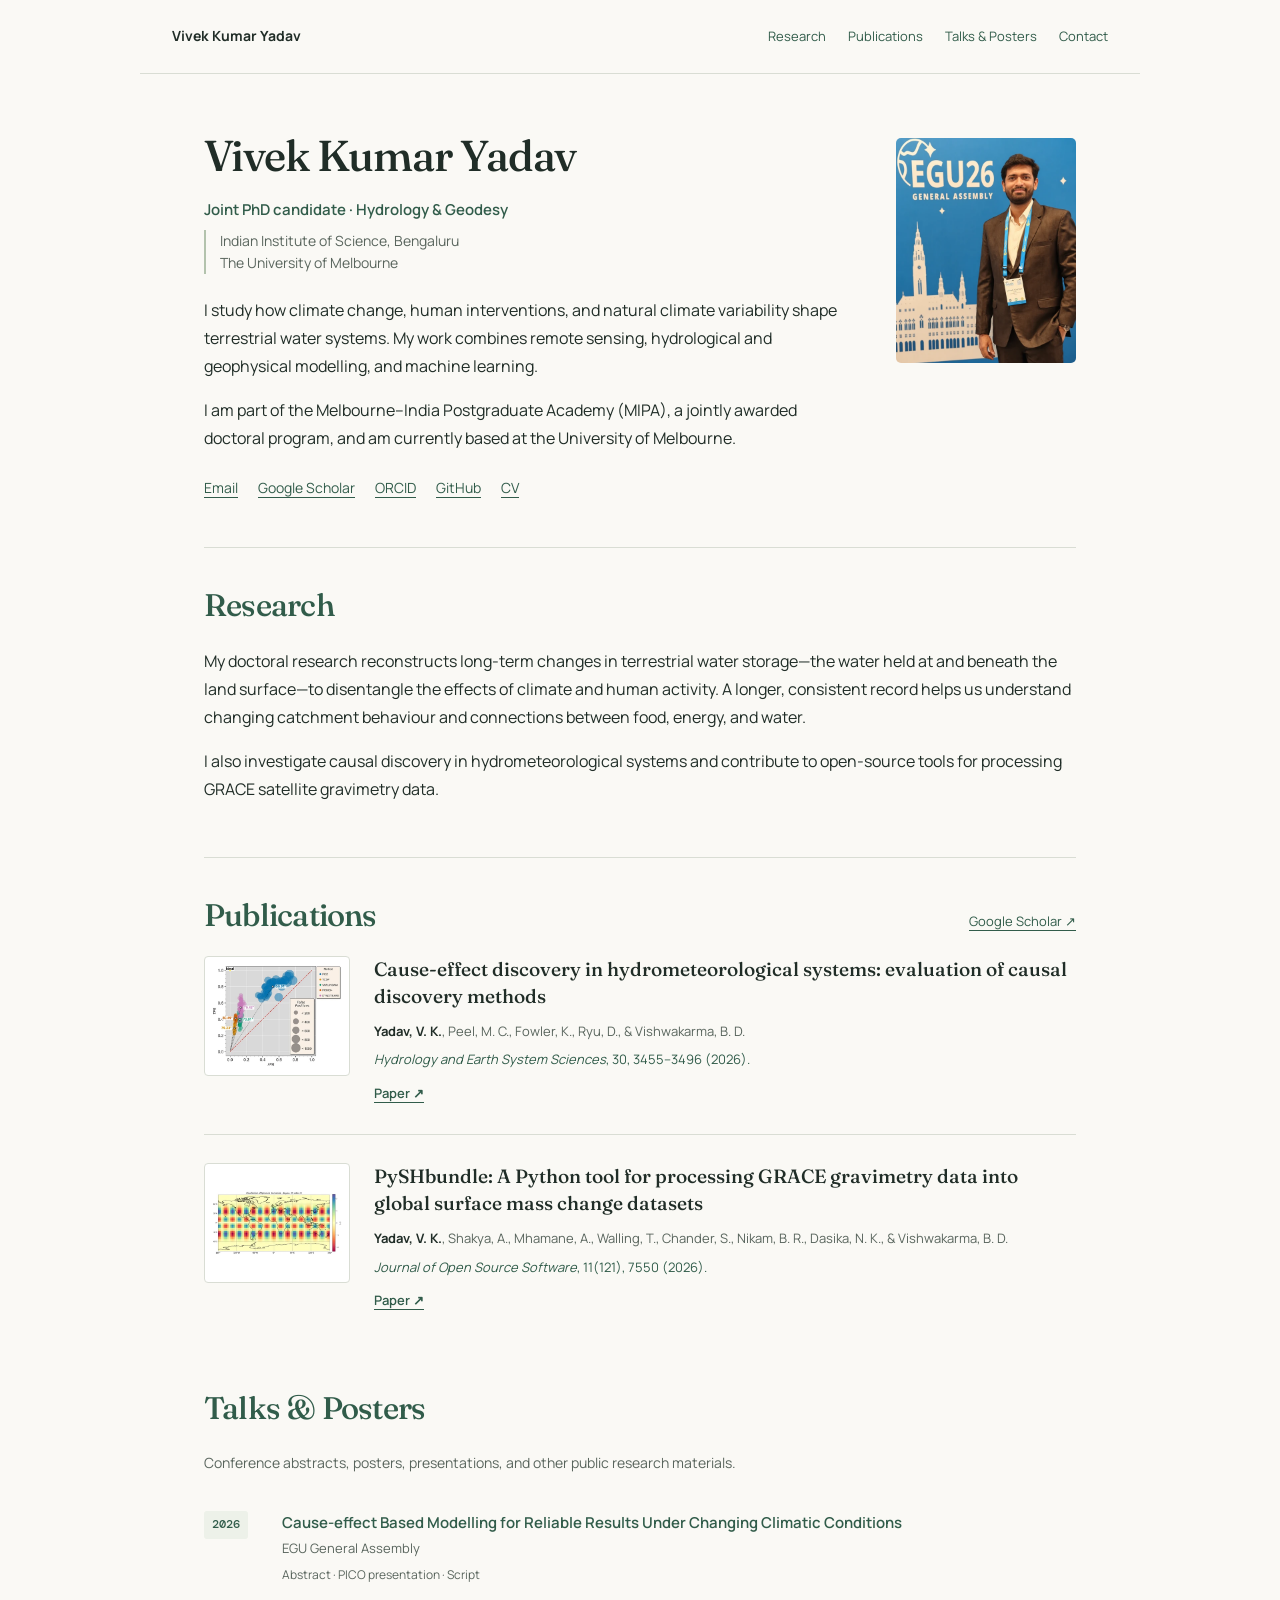
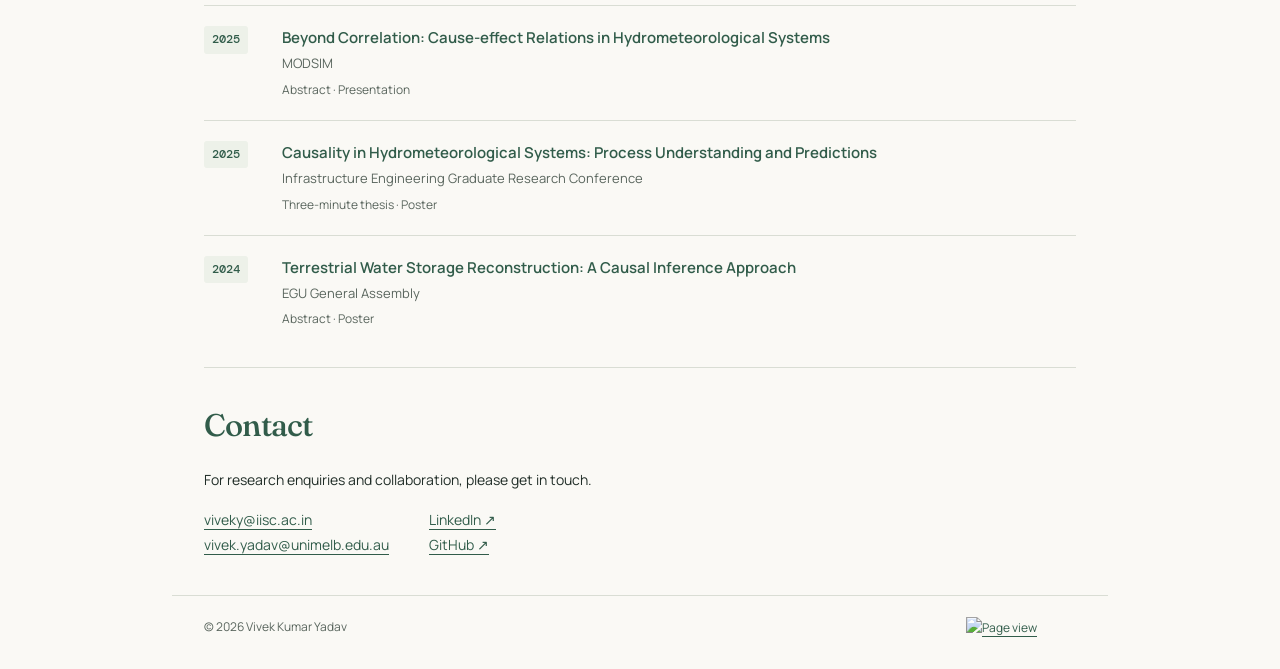
==== commit f2b6b367: "Improve keyboard access, optimize web images and document maintenance" ====
--- a/index.html
+++ b/index.html
@@ -7,8 +7,8 @@
     <title>Vivek Kumar Yadav | Research</title>
     <link rel="preconnect" href="https://fonts.googleapis.com">
     <link rel="preconnect" href="https://fonts.gstatic.com" crossorigin>
-    <link href="https://fonts.googleapis.com/css2?family=DM+Mono:wght@400;500&family=Fraunces:opsz,wght@9..144,500;9..144,600&family=Manrope:wght@400;500;600;700&display=swap" rel="stylesheet">
-    <link rel="stylesheet" href="styles.css?v=20260920c">
+    <link href="https://fonts.googleapis.com/css2?family=DM+Mono:wght@400;500&amp;family=Fraunces:opsz,wght@9..144,500;9..144,600&amp;family=Manrope:wght@400;500;600;700&amp;display=swap" rel="stylesheet">
+    <link rel="stylesheet" href="styles.css?v=20260920d">
   </head>
   <body>
     <a class="skip-link" href="#top">Skip to content</a>
@@ -22,7 +22,7 @@
       </nav>
     </header>
 
-    <main id="top">
+    <main id="top" tabindex="-1">
       <section class="hero">
         <div class="hero-grid">
           <div class="hero-copy">
@@ -40,7 +40,7 @@
             </div>
           </div>
           <figure class="profile-photo">
-            <img src="vivek-egU26-portrait.png" alt="Vivek Kumar Yadav at the EGU26 General Assembly">
+            <img src="assets/images/vivek-egU26-portrait.webp" alt="Vivek Kumar Yadav at the EGU26 General Assembly">
           </figure>
         </div>
       </section>
@@ -56,11 +56,11 @@
       <section class="works" id="publications">
         <div class="section-heading">
           <h2>Publications</h2>
-          <a class="text-link" href="https://scholar.google.co.in/citations?user=Y-B0GUoAAAAJ&hl=en&oi=ao" target="_blank" rel="noreferrer">Google Scholar ↗</a>
+          <a class="text-link" href="https://scholar.google.co.in/citations?user=Y-B0GUoAAAAJ&amp;hl=en&amp;oi=ao" target="_blank" rel="noopener noreferrer">Google Scholar ↗</a>
         </div>
         <ol class="publication-list">
           <li class="publication">
-            <div class="publication-figure"><img src="hess-causal-discovery.png" alt="Comparison of causal discovery methods" loading="lazy"></div>
+            <div class="publication-figure"><img src="assets/images/hess-causal-discovery.webp" alt="Comparison of causal discovery methods" loading="lazy"></div>
             <div class="publication-copy">
             <h3><a href="https://doi.org/10.5194/hess-30-3455-2026">Cause-effect discovery in hydrometeorological systems: evaluation of causal discovery methods</a></h3>
             <p><strong>Yadav, V. K.</strong>, Peel, M. C., Fowler, K., Ryu, D., &amp; Vishwakarma, B. D.</p>
@@ -69,7 +69,7 @@
             </div>
           </li>
           <li class="publication">
-            <div class="publication-figure"><img src="pyshbundle-spherical-harmonics.png" alt="Spherical harmonic visualisation from PySHbundle" loading="lazy"></div>
+            <div class="publication-figure"><img src="assets/images/pyshbundle-spherical-harmonics.webp" alt="Spherical harmonic visualisation from PySHbundle" loading="lazy"></div>
             <div class="publication-copy">
             <h3><a href="https://doi.org/10.21105/joss.07550">PySHbundle: A Python tool for processing GRACE gravimetry data into global surface mass change datasets</a></h3>
             <p><strong>Yadav, V. K.</strong>, Shakya, A., Mhamane, A., Walling, T., Chander, S., Nikam, B. R., Dasika, N. K., &amp; Vishwakarma, B. D.</p>
@@ -100,7 +100,7 @@
         </div>
         <div class="contact-details">
           <p><a href="mailto:viveky@iisc.ac.in">viveky@iisc.ac.in</a><br><a href="mailto:vivek.yadav@unimelb.edu.au">vivek.yadav@unimelb.edu.au</a></p>
-          <p><a href="https://www.linkedin.com/in/lsm-vivek/" target="_blank" rel="noreferrer">LinkedIn ↗</a><br><a href="https://github.com/lsmvivek" target="_blank" rel="noreferrer">GitHub ↗</a></p>
+          <p><a href="https://www.linkedin.com/in/lsm-vivek/" target="_blank" rel="noopener noreferrer">LinkedIn ↗</a><br><a href="https://github.com/lsmvivek" target="_blank" rel="noopener noreferrer">GitHub ↗</a></p>
         </div>
       </section>
     </main>
--- a/styles.css
+++ b/styles.css
@@ -59,7 +59,7 @@
 footer { max-width:936px; margin:auto; padding:20px 32px 32px; border-top:1px solid var(--line); color:var(--muted); font-size:12px; display:flex; flex-wrap:wrap; align-items:center; justify-content:space-between; gap:16px; }
 .visitor-counter { display:inline-flex; }
 .visitor-counter img { max-width:100%; }
-.skip-link { position:absolute; top:-60px; left:16px; padding:8px; background:var(--paper); }
+.skip-link { position:fixed; z-index:30; top:-60px; left:16px; padding:8px; background:var(--paper); }
 .skip-link:focus { top:8px; }
 .output-page { padding-top:40px; padding-bottom:40px; }
 .output-page h1 { font-size:clamp(1.8rem,4vw,2.7rem); margin:16px 0; }
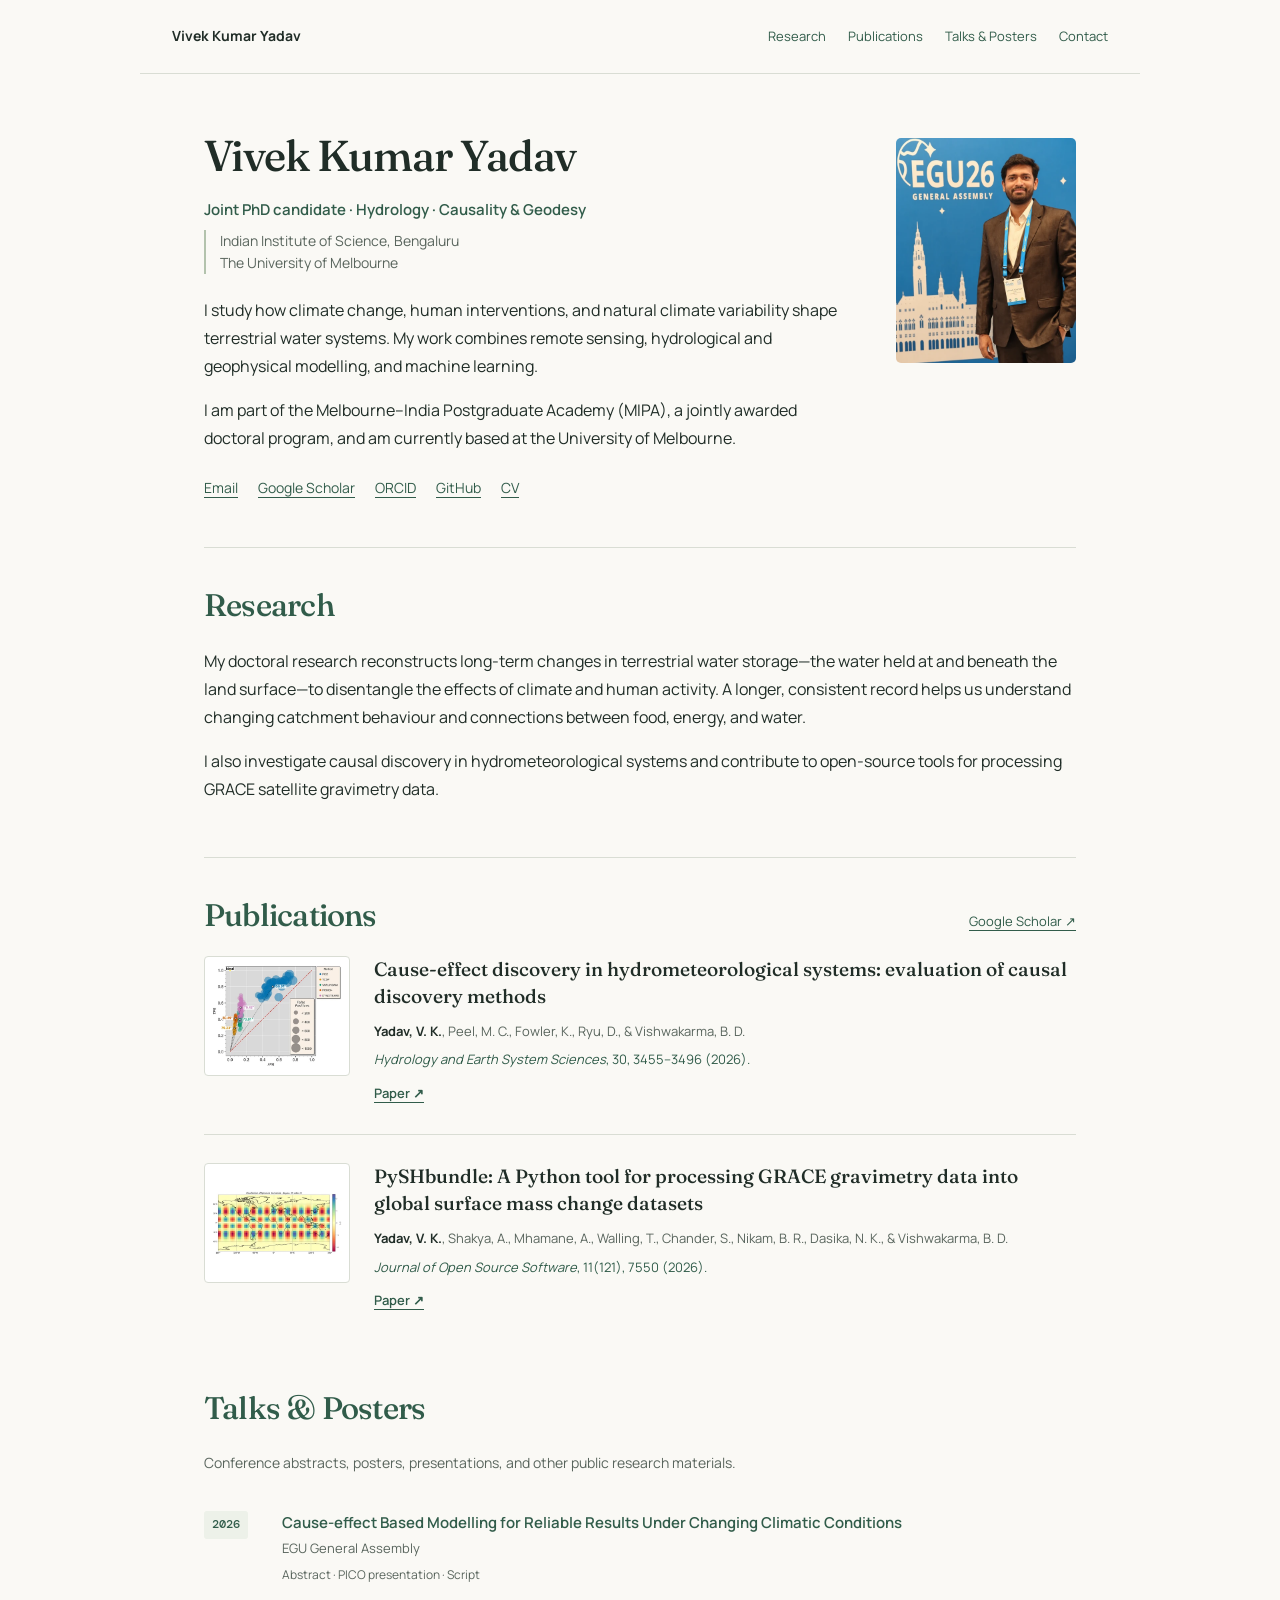
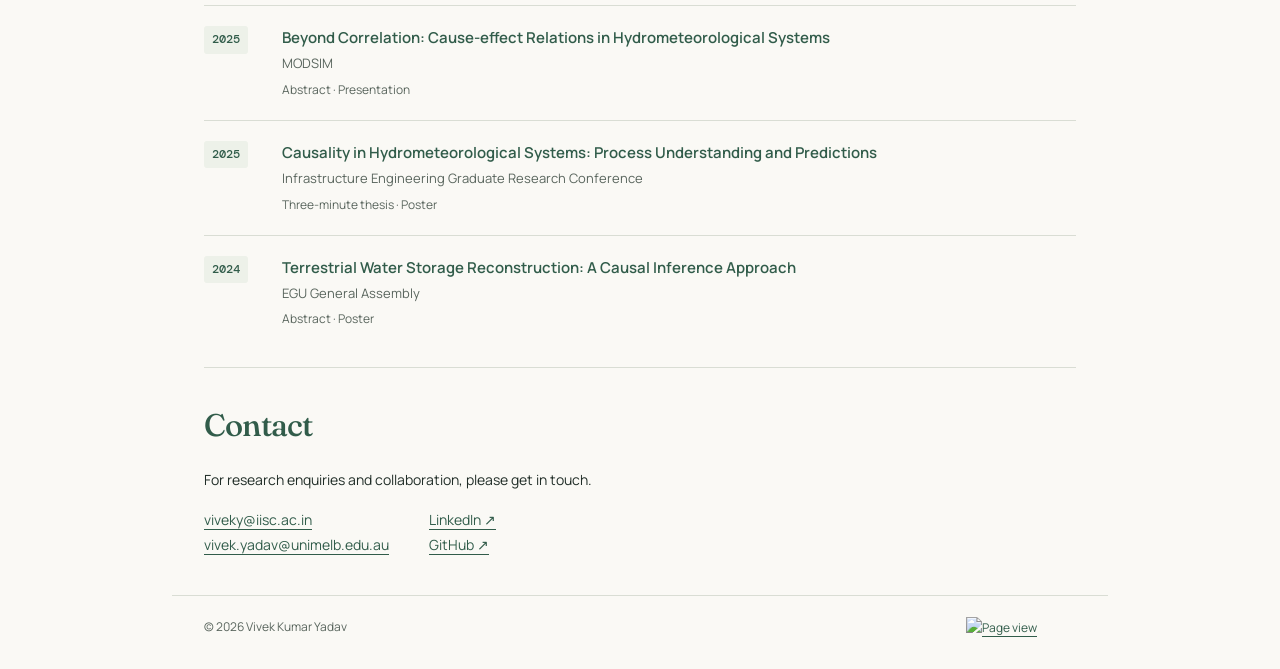
==== commit 66f53c69: "Include causality in academic profile subtitle" ====
--- a/index.html
+++ b/index.html
@@ -27,7 +27,7 @@
         <div class="hero-grid">
           <div class="hero-copy">
             <h1>Vivek Kumar Yadav</h1>
-            <p class="position">Joint PhD candidate · Hydrology &amp; Geodesy</p>
+            <p class="position">Joint PhD candidate · Hydrology · Causality &amp; Geodesy</p>
             <p class="affiliation">Indian Institute of Science, Bengaluru<br>The University of Melbourne</p>
             <p>I study how climate change, human interventions, and natural climate variability shape terrestrial water systems. My work combines remote sensing, hydrological and geophysical modelling, and machine learning.</p>
             <p>I am part of the Melbourne–India Postgraduate Academy (MIPA), a jointly awarded doctoral program, and am currently based at the University of Melbourne.</p>
